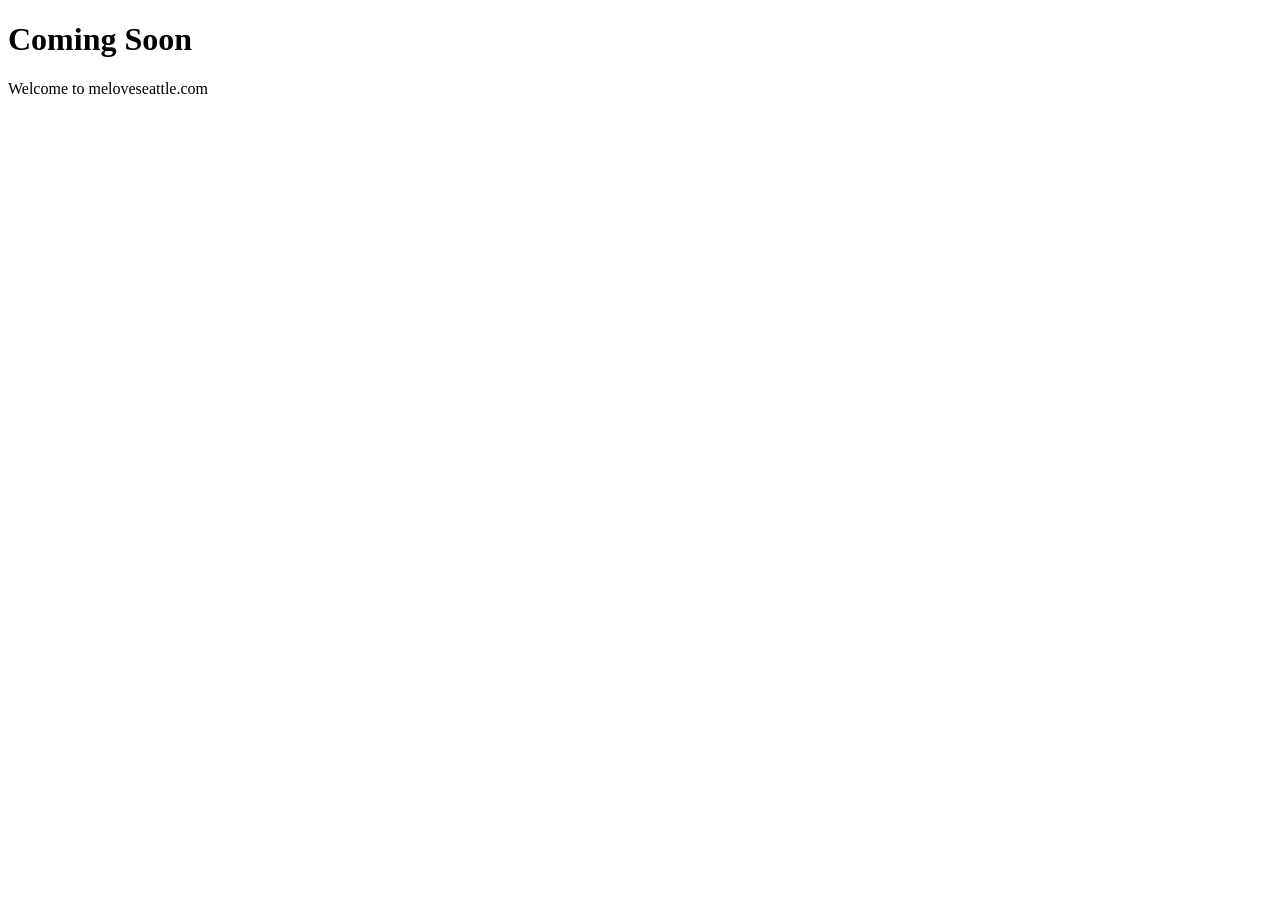
==== index.html @ 122dbea6 "index.html" ====
<!DOCTYPE html>
<html lang="en">
<head>
    <meta charset="UTF-8">
    <meta name="viewport" content="width=device-width, initial-scale=1.0">
    <title>Me Love Seattle</title>
</head>
<body>
    <h1>Coming Soon</h1>
    <p>Welcome to meloveseattle.com</p>
</body>
</html>
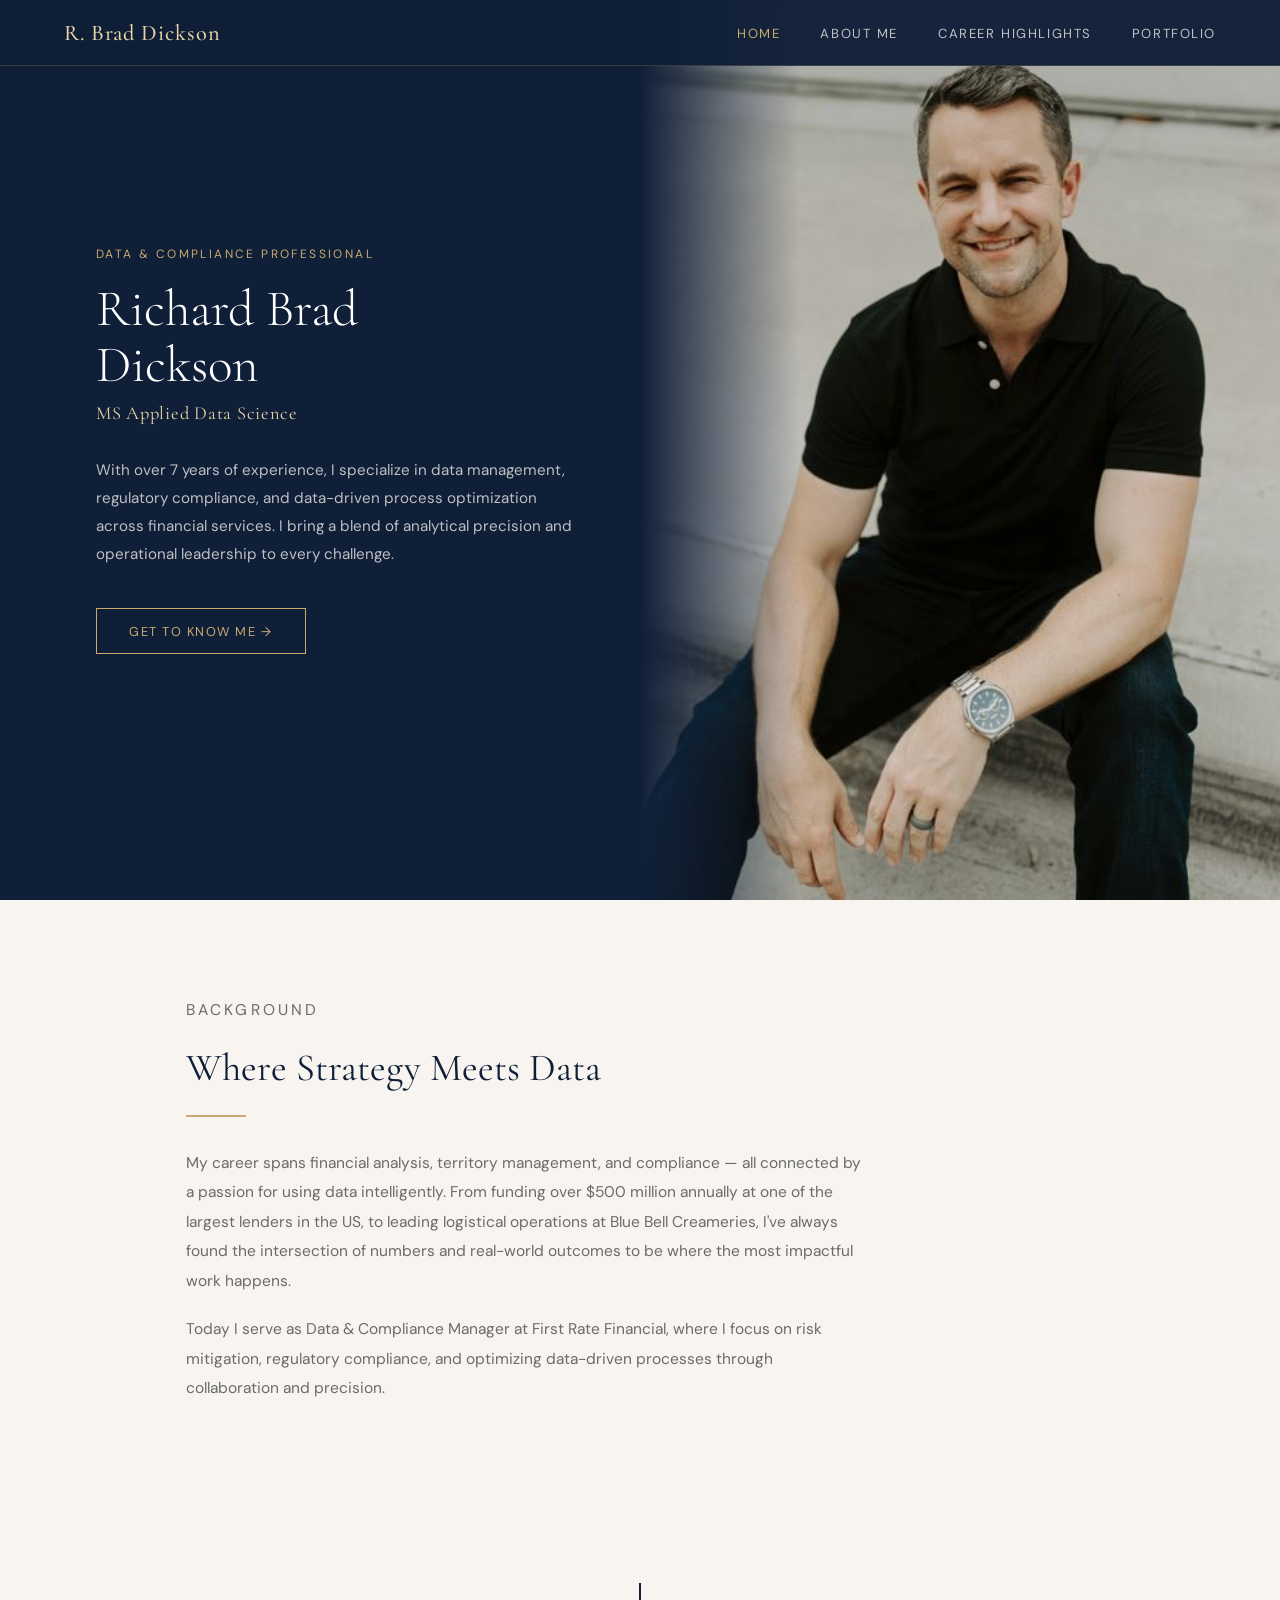
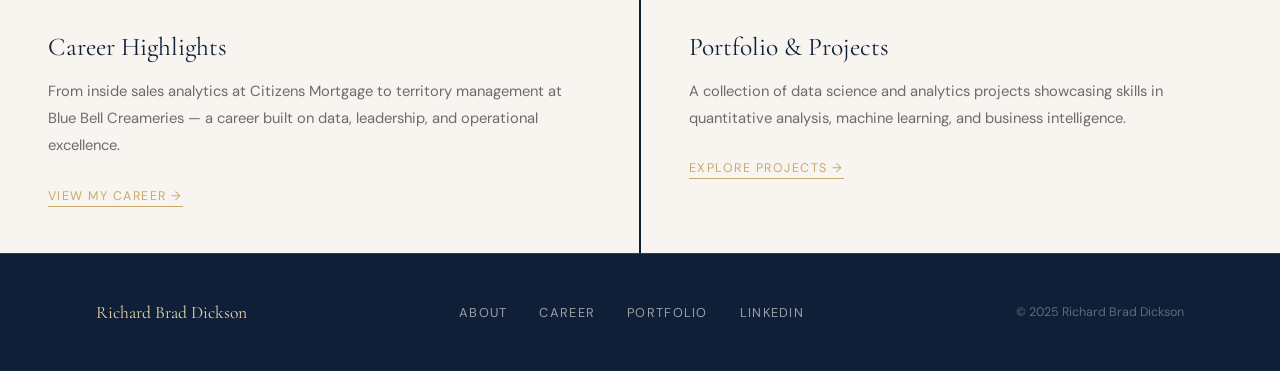
==== commit 03ea5785: "Add files via upload" ====
--- a/index.html
+++ b/index.html
@@ -1,12 +1,80 @@
 <!DOCTYPE html>
 <html lang="en">
 <head>
-    <meta charset="UTF-8">
-    <meta name="viewport" content="width=device-width, initial-scale=1.0">
-    <title>Me Love Seattle</title>
+  <meta charset="UTF-8">
+  <meta name="viewport" content="width=device-width, initial-scale=1.0">
+  <title>Richard Brad Dickson</title>
+  <meta name="description" content="Data & Compliance Manager with 7+ years of experience in financial data management, risk mitigation, and regulatory compliance.">
+  <link rel="stylesheet" href="style.css">
 </head>
 <body>
-    <h1>Coming Soon</h1>
-    <p>Welcome to meloveseattle.com</p>
+
+  <nav>
+    <a href="index.html" class="nav-logo">R. Brad Dickson</a>
+    <ul class="nav-links">
+      <li><a href="index.html" class="active">Home</a></li>
+      <li><a href="about/index.html">About Me</a></li>
+      <li><a href="career-highlights/index.html">Career Highlights</a></li>
+      <li><a href="portfolio/index.html">Portfolio</a></li>
+    </ul>
+  </nav>
+
+  <!-- HERO -->
+  <section class="hero">
+    <div class="hero-text">
+      <p class="hero-eyebrow">Data &amp; Compliance Professional</p>
+      <h1>Richard Brad<br>Dickson</h1>
+      <p class="hero-title">MS Applied Data Science</p>
+      <p class="hero-bio">
+        With over 7 years of experience, I specialize in data management, regulatory compliance, and data-driven process optimization across financial services. I bring a blend of analytical precision and operational leadership to every challenge.
+      </p>
+      <a href="about/index.html" class="hero-cta">Get to Know Me →</a>
+    </div>
+    <div class="hero-image">
+      <img src="headshot.jpg" alt="Richard Brad Dickson">
+    </div>
+  </section>
+
+  <!-- ABOUT PREVIEW -->
+  <div style="background: var(--cream);">
+    <div class="section">
+      <p class="section-label">Background</p>
+      <h2>Where Strategy Meets Data</h2>
+      <div class="divider"></div>
+      <p>
+        My career spans financial analysis, territory management, and compliance — all connected by a passion for using data intelligently. From funding over $500 million annually at one of the largest lenders in the US, to leading logistical operations at Blue Bell Creameries, I've always found the intersection of numbers and real-world outcomes to be where the most impactful work happens.
+      </p>
+      <p>
+        Today I serve as Data &amp; Compliance Manager at First Rate Financial, where I focus on risk mitigation, regulatory compliance, and optimizing data-driven processes through collaboration and precision.
+      </p>
+    </div>
+  </div>
+
+  <!-- CARDS -->
+  <div class="home-cards">
+    <div class="home-card">
+      <h3>Career Highlights</h3>
+      <p>From inside sales analytics at Citizens Mortgage to territory management at Blue Bell Creameries — a career built on data, leadership, and operational excellence.</p>
+      <a href="career-highlights/index.html" class="card-link">View My Career →</a>
+    </div>
+    <div class="home-card">
+      <h3>Portfolio &amp; Projects</h3>
+      <p>A collection of data science and analytics projects showcasing skills in quantitative analysis, machine learning, and business intelligence.</p>
+      <a href="portfolio/index.html" class="card-link">Explore Projects →</a>
+    </div>
+  </div>
+
+  <!-- FOOTER -->
+  <footer>
+    <span class="footer-name">Richard Brad Dickson</span>
+    <div class="footer-links">
+      <a href="about/index.html">About</a>
+      <a href="career-highlights/index.html">Career</a>
+      <a href="portfolio/index.html">Portfolio</a>
+      <a href="https://www.linkedin.com/in/richardbdickson" target="_blank">LinkedIn</a>
+    </div>
+    <span class="footer-copy">© 2025 Richard Brad Dickson</span>
+  </footer>
+
 </body>
 </html>
--- a/style.css
+++ b/style.css
@@ -0,0 +1,527 @@
+@import url('https://fonts.googleapis.com/css2?family=Cormorant+Garamond:wght@300;400;500;600&family=DM+Sans:wght@300;400;500&display=swap');
+
+:root {
+  --navy: #0f1f38;
+  --navy-mid: #1a2f4e;
+  --gold: #c8a96e;
+  --gold-light: #e8d5a8;
+  --cream: #f8f5f0;
+  --text: #2c2c2c;
+  --text-light: #6b6b6b;
+  --white: #ffffff;
+}
+
+* { margin: 0; padding: 0; box-sizing: border-box; }
+
+html { scroll-behavior: smooth; }
+
+body {
+  font-family: 'DM Sans', sans-serif;
+  background: var(--cream);
+  color: var(--text);
+  overflow-x: hidden;
+}
+
+/* ── NAV ── */
+nav {
+  position: fixed;
+  top: 0; left: 0; right: 0;
+  z-index: 100;
+  display: flex;
+  align-items: center;
+  justify-content: space-between;
+  padding: 1.2rem 4rem;
+  background: rgba(15, 31, 56, 0.96);
+  backdrop-filter: blur(8px);
+  border-bottom: 1px solid rgba(200, 169, 110, 0.2);
+}
+
+.nav-logo {
+  font-family: 'Cormorant Garamond', serif;
+  font-size: 1.4rem;
+  font-weight: 500;
+  color: var(--gold-light);
+  text-decoration: none;
+  letter-spacing: 0.04em;
+}
+
+.nav-links {
+  display: flex;
+  gap: 2.5rem;
+  list-style: none;
+}
+
+.nav-links a {
+  font-family: 'DM Sans', sans-serif;
+  font-size: 0.82rem;
+  font-weight: 400;
+  letter-spacing: 0.12em;
+  text-transform: uppercase;
+  color: rgba(248, 245, 240, 0.75);
+  text-decoration: none;
+  transition: color 0.25s;
+}
+
+.nav-links a:hover,
+.nav-links a.active {
+  color: var(--gold);
+}
+
+/* ── HERO ── */
+.hero {
+  min-height: 100vh;
+  display: grid;
+  grid-template-columns: 1fr 1fr;
+  align-items: center;
+  background: var(--navy);
+  position: relative;
+  overflow: hidden;
+}
+
+.hero::before {
+  content: '';
+  position: absolute;
+  top: -20%; right: -10%;
+  width: 600px; height: 600px;
+  background: radial-gradient(circle, rgba(200,169,110,0.08) 0%, transparent 70%);
+  pointer-events: none;
+}
+
+.hero-text {
+  padding: 8rem 4rem 8rem 6rem;
+  animation: fadeUp 0.9s ease both;
+}
+
+.hero-eyebrow {
+  font-family: 'DM Sans', sans-serif;
+  font-size: 0.75rem;
+  letter-spacing: 0.2em;
+  text-transform: uppercase;
+  color: var(--gold);
+  margin-bottom: 1.2rem;
+}
+
+.hero h1 {
+  font-family: 'Cormorant Garamond', serif;
+  font-size: clamp(2.8rem, 4vw, 4.2rem);
+  font-weight: 300;
+  color: var(--white);
+  line-height: 1.1;
+  margin-bottom: 0.5rem;
+}
+
+.hero-title {
+  font-family: 'Cormorant Garamond', serif;
+  font-size: 1.15rem;
+  font-weight: 400;
+  color: var(--gold-light);
+  margin-bottom: 2rem;
+  letter-spacing: 0.04em;
+}
+
+.hero-bio {
+  font-size: 0.95rem;
+  line-height: 1.85;
+  color: rgba(248,245,240,0.75);
+  max-width: 480px;
+  margin-bottom: 2.5rem;
+}
+
+.hero-cta {
+  display: inline-flex;
+  align-items: center;
+  gap: 0.6rem;
+  padding: 0.85rem 2rem;
+  background: transparent;
+  border: 1px solid var(--gold);
+  color: var(--gold);
+  font-family: 'DM Sans', sans-serif;
+  font-size: 0.8rem;
+  letter-spacing: 0.12em;
+  text-transform: uppercase;
+  text-decoration: none;
+  transition: all 0.3s;
+}
+
+.hero-cta:hover {
+  background: var(--gold);
+  color: var(--navy);
+}
+
+.hero-image {
+  height: 100vh;
+  position: relative;
+  overflow: hidden;
+  animation: fadeIn 1.2s ease both 0.3s;
+}
+
+.hero-image img {
+  width: 100%;
+  height: 100%;
+  object-fit: cover;
+  object-position: center top;
+  filter: grayscale(15%);
+}
+
+.hero-image::after {
+  content: '';
+  position: absolute;
+  inset: 0;
+  background: linear-gradient(to right, var(--navy) 0%, transparent 25%);
+}
+
+/* ── SECTIONS ── */
+.section {
+  padding: 6rem 6rem;
+  max-width: 1100px;
+  margin: 0 auto;
+}
+
+.section-label {
+  font-size: 0.72rem;
+  letter-spacing: 0.2em;
+  text-transform: uppercase;
+  color: var(--gold);
+  margin-bottom: 1rem;
+}
+
+.section h2 {
+  font-family: 'Cormorant Garamond', serif;
+  font-size: clamp(2rem, 3vw, 2.8rem);
+  font-weight: 400;
+  color: var(--navy);
+  margin-bottom: 1.5rem;
+  line-height: 1.2;
+}
+
+.section p {
+  font-size: 0.97rem;
+  line-height: 1.9;
+  color: var(--text-light);
+  max-width: 680px;
+  margin-bottom: 1.2rem;
+}
+
+.divider {
+  width: 60px;
+  height: 2px;
+  background: var(--gold);
+  margin: 1.5rem 0 2rem;
+}
+
+/* ── HOME CARDS ── */
+.home-cards {
+  display: grid;
+  grid-template-columns: 1fr 1fr;
+  gap: 2px;
+  background: var(--navy);
+  margin-top: 4rem;
+}
+
+.home-card {
+  background: var(--cream);
+  padding: 3rem;
+  transition: background 0.3s;
+}
+
+.home-card:hover { background: var(--white); }
+
+.home-card h3 {
+  font-family: 'Cormorant Garamond', serif;
+  font-size: 1.6rem;
+  font-weight: 400;
+  color: var(--navy);
+  margin-bottom: 1rem;
+}
+
+.home-card p {
+  font-size: 0.92rem;
+  line-height: 1.85;
+  color: var(--text-light);
+  margin-bottom: 1.5rem;
+}
+
+.card-link {
+  font-size: 0.78rem;
+  letter-spacing: 0.12em;
+  text-transform: uppercase;
+  color: var(--gold);
+  text-decoration: none;
+  border-bottom: 1px solid var(--gold);
+  padding-bottom: 2px;
+  transition: opacity 0.2s;
+}
+
+.card-link:hover { opacity: 0.7; }
+
+/* ── FOOTER ── */
+footer {
+  background: var(--navy);
+  padding: 3rem 6rem;
+  display: flex;
+  align-items: center;
+  justify-content: space-between;
+  border-top: 1px solid rgba(200,169,110,0.2);
+}
+
+.footer-name {
+  font-family: 'Cormorant Garamond', serif;
+  font-size: 1.1rem;
+  color: var(--gold-light);
+}
+
+.footer-links {
+  display: flex;
+  gap: 2rem;
+}
+
+.footer-links a {
+  font-size: 0.8rem;
+  letter-spacing: 0.1em;
+  text-transform: uppercase;
+  color: rgba(248,245,240,0.6);
+  text-decoration: none;
+  transition: color 0.2s;
+}
+
+.footer-links a:hover { color: var(--gold); }
+
+.footer-copy {
+  font-size: 0.78rem;
+  color: rgba(248,245,240,0.35);
+}
+
+/* ── PAGE HERO (inner pages) ── */
+.page-hero {
+  padding: 10rem 6rem 5rem;
+  background: var(--navy);
+  position: relative;
+  overflow: hidden;
+}
+
+.page-hero::before {
+  content: '';
+  position: absolute;
+  bottom: -50%; right: -5%;
+  width: 500px; height: 500px;
+  background: radial-gradient(circle, rgba(200,169,110,0.07) 0%, transparent 70%);
+}
+
+.page-hero-label {
+  font-size: 0.72rem;
+  letter-spacing: 0.2em;
+  text-transform: uppercase;
+  color: var(--gold);
+  margin-bottom: 1rem;
+}
+
+.page-hero h1 {
+  font-family: 'Cormorant Garamond', serif;
+  font-size: clamp(2.4rem, 4vw, 3.5rem);
+  font-weight: 300;
+  color: var(--white);
+  line-height: 1.1;
+}
+
+/* ── ABOUT PAGE ── */
+.about-grid {
+  display: grid;
+  grid-template-columns: 1fr 1.6fr;
+  gap: 5rem;
+  align-items: start;
+  padding: 6rem;
+  max-width: 1100px;
+  margin: 0 auto;
+}
+
+.about-photo {
+  position: sticky;
+  top: 6rem;
+}
+
+.about-photo img {
+  width: 100%;
+  aspect-ratio: 3/4;
+  object-fit: cover;
+  object-position: center top;
+  filter: grayscale(10%);
+}
+
+.about-photo-caption {
+  margin-top: 1rem;
+  font-size: 0.8rem;
+  letter-spacing: 0.08em;
+  color: var(--text-light);
+}
+
+.about-content h2 {
+  font-family: 'Cormorant Garamond', serif;
+  font-size: 2rem;
+  font-weight: 400;
+  color: var(--navy);
+  margin: 2rem 0 1rem;
+  line-height: 1.2;
+}
+
+.about-content h2:first-child { margin-top: 0; }
+
+.about-content p {
+  font-size: 0.97rem;
+  line-height: 1.9;
+  color: var(--text-light);
+  margin-bottom: 1.2rem;
+}
+
+.connect-btn {
+  display: inline-flex;
+  align-items: center;
+  gap: 0.6rem;
+  padding: 0.85rem 2rem;
+  background: var(--navy);
+  color: var(--gold-light);
+  font-family: 'DM Sans', sans-serif;
+  font-size: 0.8rem;
+  letter-spacing: 0.12em;
+  text-transform: uppercase;
+  text-decoration: none;
+  margin-top: 1.5rem;
+  transition: background 0.3s;
+}
+
+.connect-btn:hover { background: var(--navy-mid); }
+
+/* ── CAREER PAGE ── */
+.career-section {
+  padding: 6rem;
+  max-width: 1100px;
+  margin: 0 auto;
+}
+
+.career-entry {
+  display: grid;
+  grid-template-columns: 220px 1fr;
+  gap: 3rem;
+  padding: 3rem 0;
+  border-bottom: 1px solid rgba(15,31,56,0.1);
+  animation: fadeUp 0.6s ease both;
+}
+
+.career-entry:last-child { border-bottom: none; }
+
+.career-meta {
+  padding-top: 0.25rem;
+}
+
+.career-company {
+  font-family: 'Cormorant Garamond', serif;
+  font-size: 1.05rem;
+  font-weight: 600;
+  color: var(--navy);
+  margin-bottom: 0.3rem;
+}
+
+.career-period {
+  font-size: 0.78rem;
+  letter-spacing: 0.08em;
+  color: var(--gold);
+  text-transform: uppercase;
+}
+
+.career-role {
+  font-family: 'Cormorant Garamond', serif;
+  font-size: 1.5rem;
+  font-weight: 400;
+  color: var(--navy);
+  margin-bottom: 1rem;
+  line-height: 1.2;
+}
+
+.career-desc {
+  font-size: 0.95rem;
+  line-height: 1.9;
+  color: var(--text-light);
+}
+
+.career-tags {
+  display: flex;
+  flex-wrap: wrap;
+  gap: 0.5rem;
+  margin-top: 1.2rem;
+}
+
+.tag {
+  font-size: 0.72rem;
+  letter-spacing: 0.1em;
+  text-transform: uppercase;
+  padding: 0.3rem 0.8rem;
+  border: 1px solid rgba(15,31,56,0.2);
+  color: var(--navy);
+}
+
+/* ── PORTFOLIO PAGE ── */
+.portfolio-grid {
+  display: grid;
+  grid-template-columns: repeat(2, 1fr);
+  gap: 2px;
+  background: var(--navy);
+  margin: 3rem 0;
+}
+
+.portfolio-card {
+  background: var(--cream);
+  padding: 3rem;
+  transition: background 0.3s;
+}
+
+.portfolio-card:hover { background: var(--white); }
+
+.portfolio-number {
+  font-family: 'Cormorant Garamond', serif;
+  font-size: 3rem;
+  font-weight: 300;
+  color: rgba(15,31,56,0.08);
+  line-height: 1;
+  margin-bottom: 1rem;
+}
+
+.portfolio-card h3 {
+  font-family: 'Cormorant Garamond', serif;
+  font-size: 1.5rem;
+  font-weight: 400;
+  color: var(--navy);
+  margin-bottom: 0.8rem;
+}
+
+.portfolio-card p {
+  font-size: 0.92rem;
+  line-height: 1.85;
+  color: var(--text-light);
+}
+
+/* ── ANIMATIONS ── */
+@keyframes fadeUp {
+  from { opacity: 0; transform: translateY(24px); }
+  to   { opacity: 1; transform: translateY(0); }
+}
+
+@keyframes fadeIn {
+  from { opacity: 0; }
+  to   { opacity: 1; }
+}
+
+/* ── RESPONSIVE ── */
+@media (max-width: 900px) {
+  nav { padding: 1rem 1.5rem; }
+  .nav-links { gap: 1.2rem; }
+  .hero { grid-template-columns: 1fr; }
+  .hero-image { display: none; }
+  .hero-text { padding: 8rem 2rem 4rem; }
+  .section { padding: 4rem 2rem; }
+  .about-grid { grid-template-columns: 1fr; padding: 3rem 2rem; }
+  .about-photo { position: static; }
+  .career-section { padding: 3rem 2rem; }
+  .career-entry { grid-template-columns: 1fr; gap: 0.5rem; }
+  .home-cards, .portfolio-grid { grid-template-columns: 1fr; }
+  footer { flex-direction: column; gap: 1.5rem; text-align: center; padding: 2rem; }
+  .page-hero { padding: 8rem 2rem 3rem; }
+}
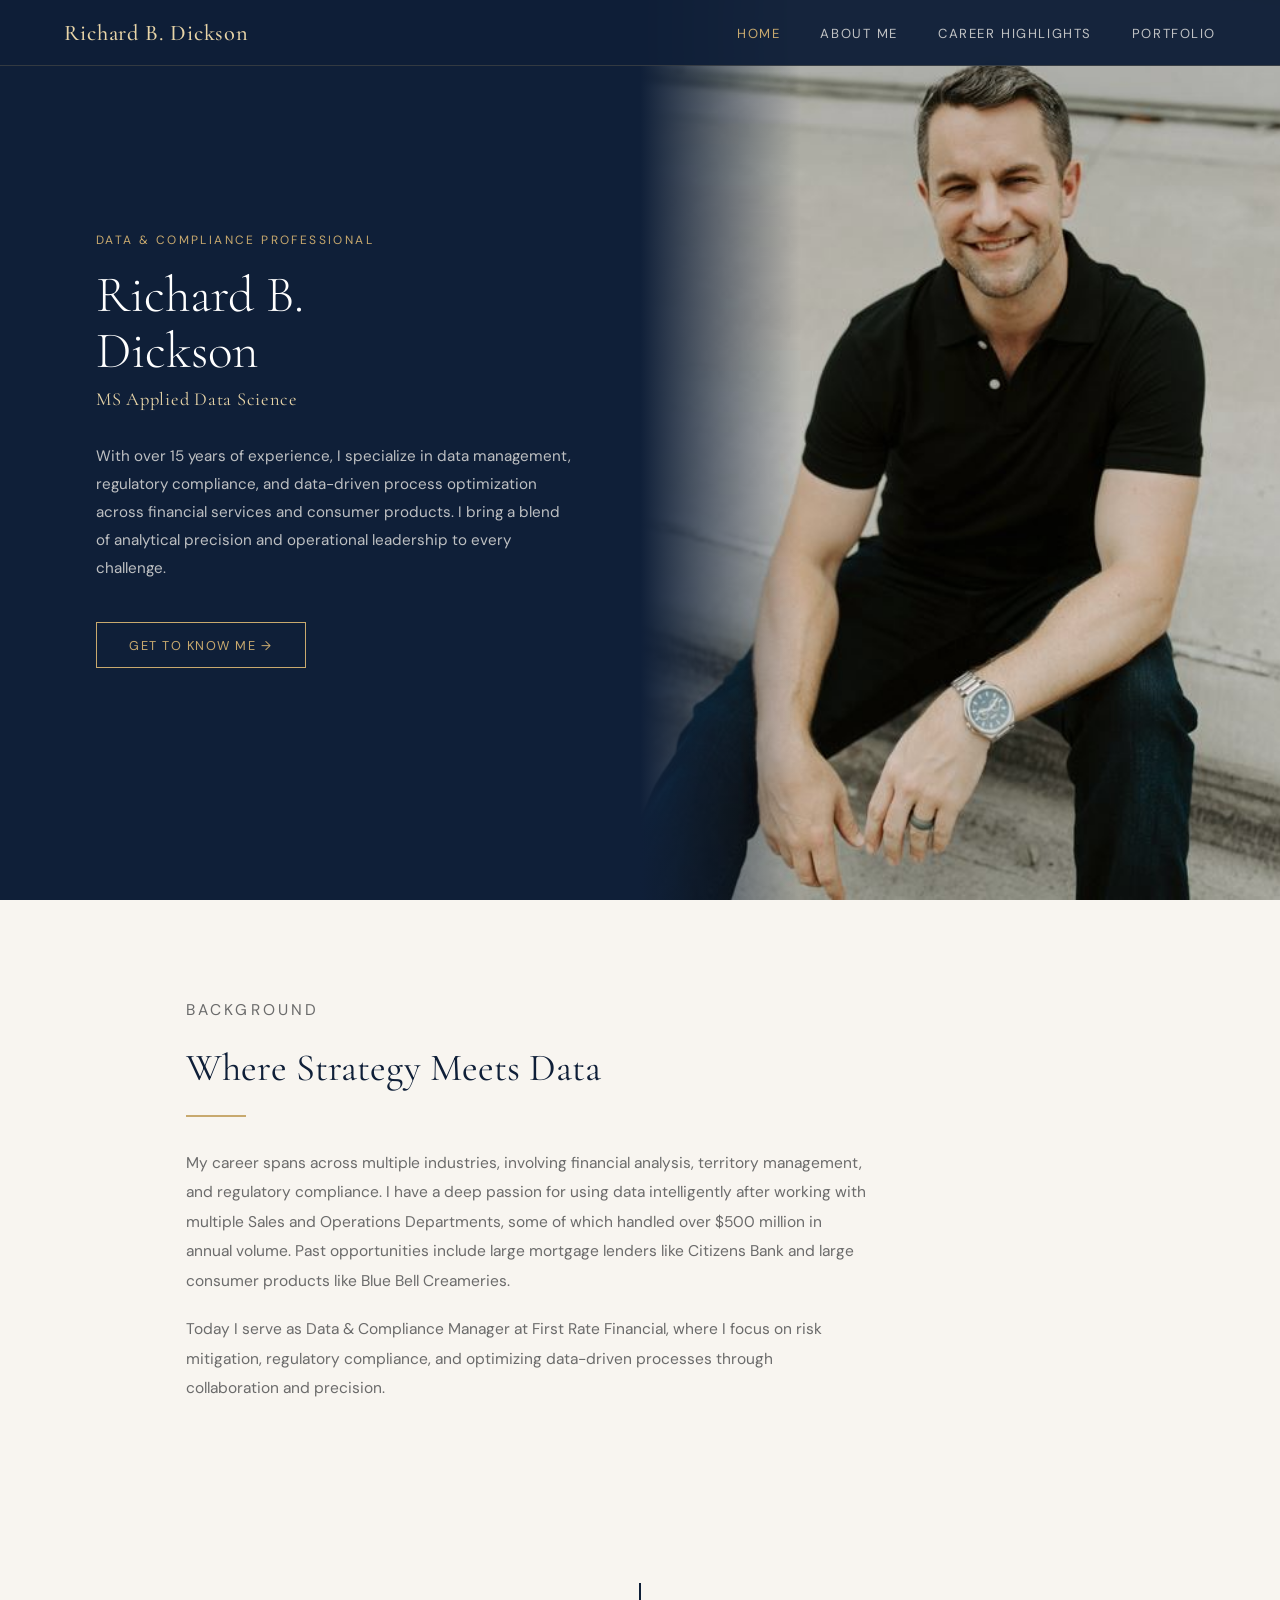
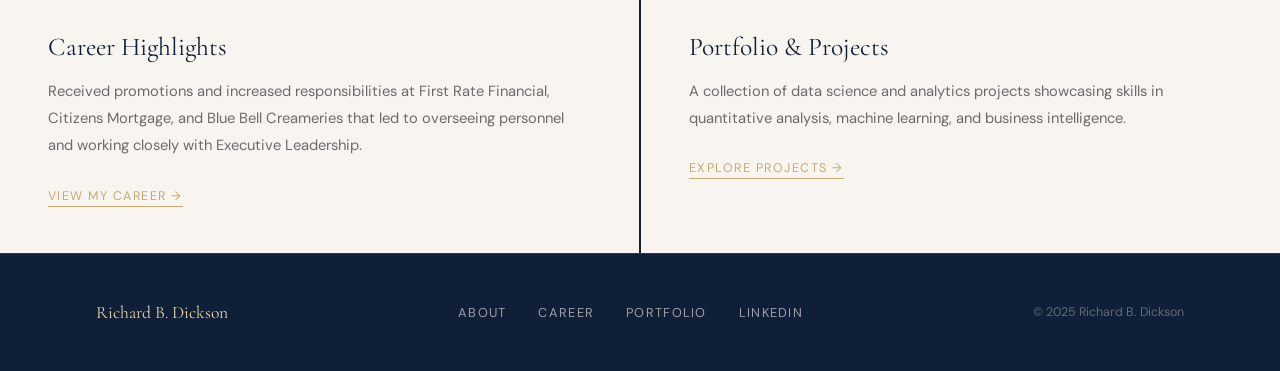
==== commit b4c8ff7a: "Update index.html" ====
--- a/index.html
+++ b/index.html
@@ -3,14 +3,14 @@
 <head>
   <meta charset="UTF-8">
   <meta name="viewport" content="width=device-width, initial-scale=1.0">
-  <title>Richard Brad Dickson</title>
-  <meta name="description" content="Data & Compliance Manager with 7+ years of experience in financial data management, risk mitigation, and regulatory compliance.">
+  <title>Richard B. Dickson</title>
+  <meta name="description" content="Data & Compliance Manager with 15+ years of experience in financial data management, risk mitigation, and regulatory compliance.">
   <link rel="stylesheet" href="style.css">
 </head>
 <body>
 
   <nav>
-    <a href="index.html" class="nav-logo">R. Brad Dickson</a>
+    <a href="index.html" class="nav-logo">Richard B. Dickson</a>
     <ul class="nav-links">
       <li><a href="index.html" class="active">Home</a></li>
       <li><a href="about/index.html">About Me</a></li>
@@ -23,15 +23,15 @@
   <section class="hero">
     <div class="hero-text">
       <p class="hero-eyebrow">Data &amp; Compliance Professional</p>
-      <h1>Richard Brad<br>Dickson</h1>
+      <h1>Richard B.<br>Dickson</h1>
       <p class="hero-title">MS Applied Data Science</p>
       <p class="hero-bio">
-        With over 7 years of experience, I specialize in data management, regulatory compliance, and data-driven process optimization across financial services. I bring a blend of analytical precision and operational leadership to every challenge.
+        With over 15 years of experience, I specialize in data management, regulatory compliance, and data-driven process optimization across financial services and consumer products. I bring a blend of analytical precision and operational leadership to every challenge.
       </p>
       <a href="about/index.html" class="hero-cta">Get to Know Me →</a>
     </div>
     <div class="hero-image">
-      <img src="headshot.jpg" alt="Richard Brad Dickson">
+      <img src="headshot.jpg" alt="Richard B. Dickson">
     </div>
   </section>
 
@@ -42,7 +42,7 @@
       <h2>Where Strategy Meets Data</h2>
       <div class="divider"></div>
       <p>
-        My career spans financial analysis, territory management, and compliance — all connected by a passion for using data intelligently. From funding over $500 million annually at one of the largest lenders in the US, to leading logistical operations at Blue Bell Creameries, I've always found the intersection of numbers and real-world outcomes to be where the most impactful work happens.
+        My career spans across multiple industries, involving financial analysis, territory management, and regulatory compliance. I have a deep passion for using data intelligently after working with multiple Sales and Operations Departments, some of which handled over $500 million in annual volume. Past opportunities include large mortgage lenders like Citizens Bank and large consumer products like Blue Bell Creameries.
       </p>
       <p>
         Today I serve as Data &amp; Compliance Manager at First Rate Financial, where I focus on risk mitigation, regulatory compliance, and optimizing data-driven processes through collaboration and precision.
@@ -54,7 +54,7 @@
   <div class="home-cards">
     <div class="home-card">
       <h3>Career Highlights</h3>
-      <p>From inside sales analytics at Citizens Mortgage to territory management at Blue Bell Creameries — a career built on data, leadership, and operational excellence.</p>
+      <p>Received promotions and increased responsibilities at First Rate Financial, Citizens Mortgage, and Blue Bell Creameries that led to overseeing personnel and working closely with Executive Leadership.</p>
       <a href="career-highlights/index.html" class="card-link">View My Career →</a>
     </div>
     <div class="home-card">
@@ -66,14 +66,14 @@
 
   <!-- FOOTER -->
   <footer>
-    <span class="footer-name">Richard Brad Dickson</span>
+    <span class="footer-name">Richard B. Dickson</span>
     <div class="footer-links">
       <a href="about/index.html">About</a>
       <a href="career-highlights/index.html">Career</a>
       <a href="portfolio/index.html">Portfolio</a>
       <a href="https://www.linkedin.com/in/richardbdickson" target="_blank">LinkedIn</a>
     </div>
-    <span class="footer-copy">© 2025 Richard Brad Dickson</span>
+    <span class="footer-copy">© 2025 Richard B. Dickson</span>
   </footer>
 
 </body>
--- a/style.css
+++ b/style.css
@@ -22,7 +22,6 @@
   overflow-x: hidden;
 }
 
-/* ── NAV ── */
 nav {
   position: fixed;
   top: 0; left: 0; right: 0;
@@ -67,7 +66,6 @@
   color: var(--gold);
 }
 
-/* ── HERO ── */
 .hero {
   min-height: 100vh;
   display: grid;
@@ -170,7 +168,6 @@
   background: linear-gradient(to right, var(--navy) 0%, transparent 25%);
 }
 
-/* ── SECTIONS ── */
 .section {
   padding: 6rem 6rem;
   max-width: 1100px;
@@ -209,7 +206,6 @@
   margin: 1.5rem 0 2rem;
 }
 
-/* ── HOME CARDS ── */
 .home-cards {
   display: grid;
   grid-template-columns: 1fr 1fr;
@@ -254,7 +250,6 @@
 
 .card-link:hover { opacity: 0.7; }
 
-/* ── FOOTER ── */
 footer {
   background: var(--navy);
   padding: 3rem 6rem;
@@ -291,7 +286,6 @@
   color: rgba(248,245,240,0.35);
 }
 
-/* ── PAGE HERO (inner pages) ── */
 .page-hero {
   padding: 10rem 6rem 5rem;
   background: var(--navy);
@@ -323,7 +317,6 @@
   line-height: 1.1;
 }
 
-/* ── ABOUT PAGE ── */
 .about-grid {
   display: grid;
   grid-template-columns: 1fr 1.6fr;
@@ -390,7 +383,6 @@
 
 .connect-btn:hover { background: var(--navy-mid); }
 
-/* ── CAREER PAGE ── */
 .career-section {
   padding: 6rem;
   max-width: 1100px;
@@ -408,9 +400,7 @@
 
 .career-entry:last-child { border-bottom: none; }
 
-.career-meta {
-  padding-top: 0.25rem;
-}
+.career-meta { padding-top: 0.25rem; }
 
 .career-company {
   font-family: 'Cormorant Garamond', serif;
@@ -458,7 +448,6 @@
   color: var(--navy);
 }
 
-/* ── PORTFOLIO PAGE ── */
 .portfolio-grid {
   display: grid;
   grid-template-columns: repeat(2, 1fr);
@@ -498,7 +487,6 @@
   color: var(--text-light);
 }
 
-/* ── ANIMATIONS ── */
 @keyframes fadeUp {
   from { opacity: 0; transform: translateY(24px); }
   to   { opacity: 1; transform: translateY(0); }
@@ -509,7 +497,6 @@
   to   { opacity: 1; }
 }
 
-/* ── RESPONSIVE ── */
 @media (max-width: 900px) {
   nav { padding: 1rem 1.5rem; }
   .nav-links { gap: 1.2rem; }
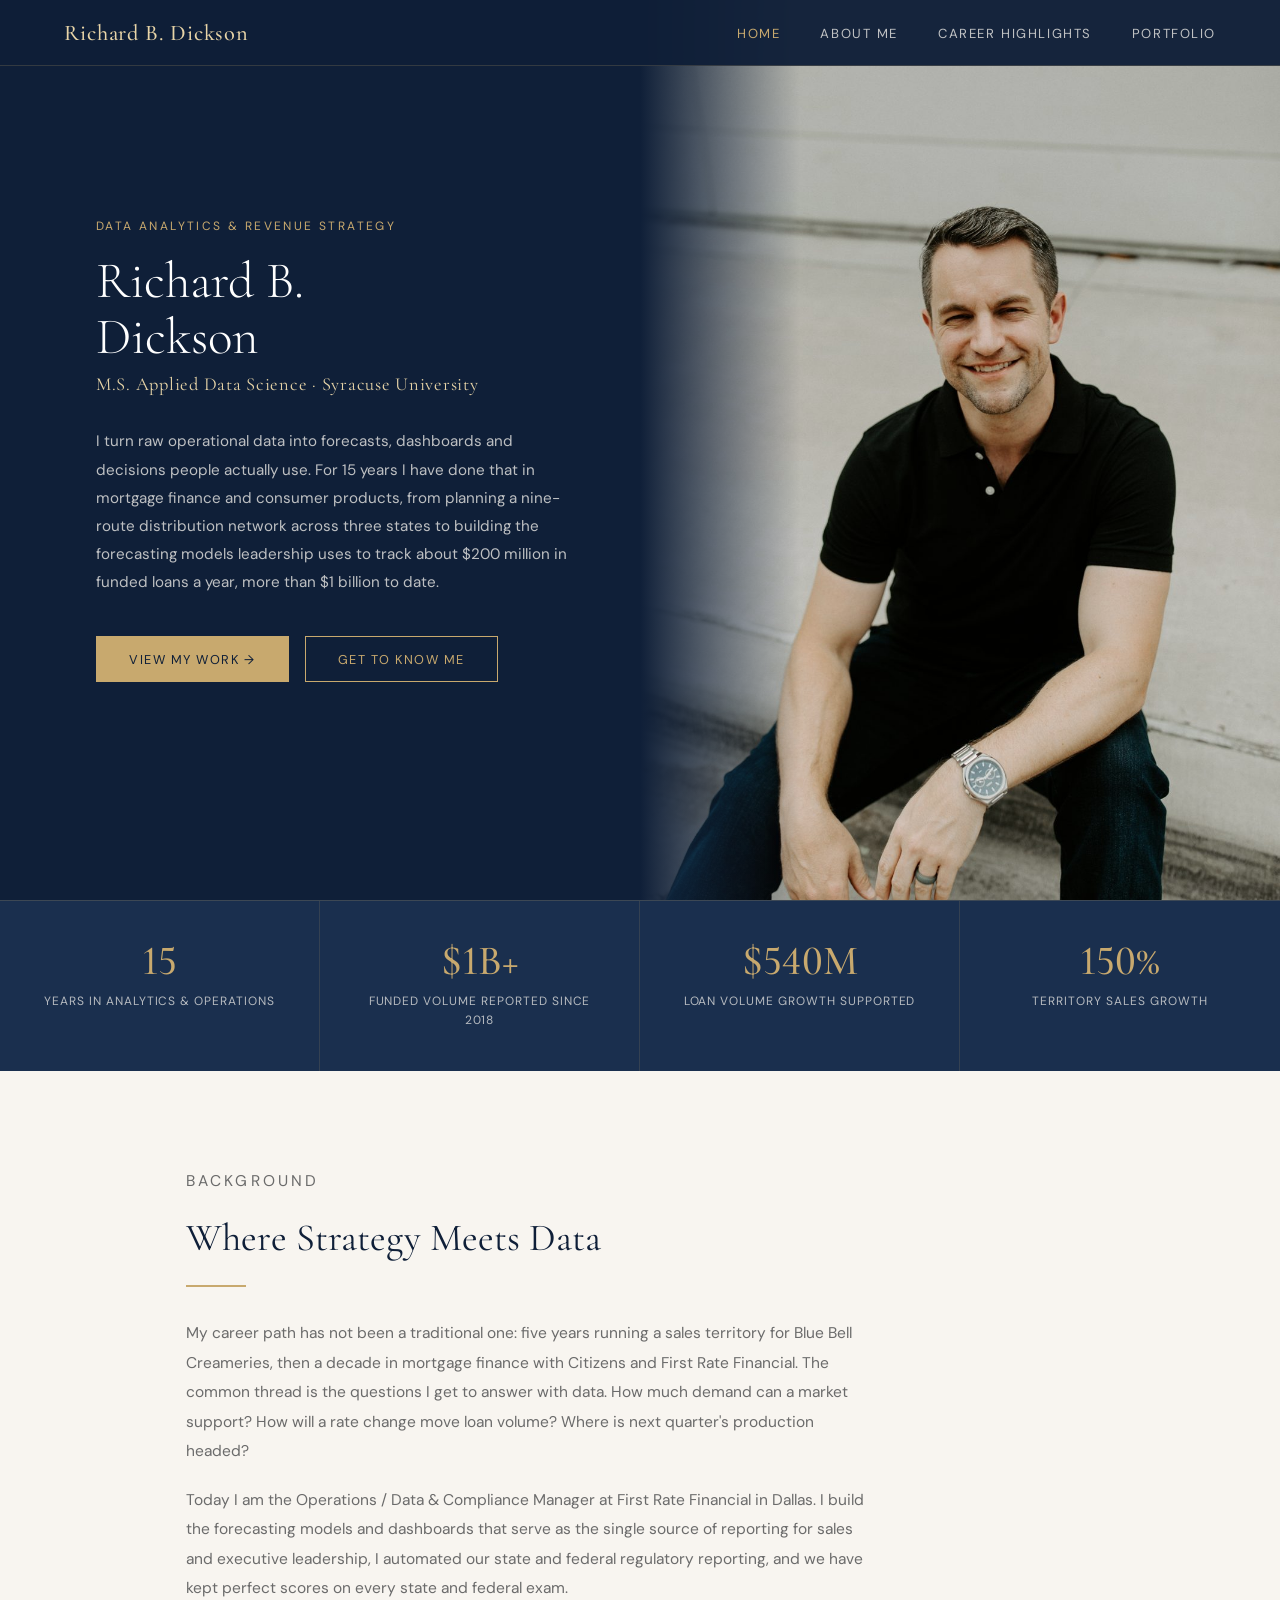
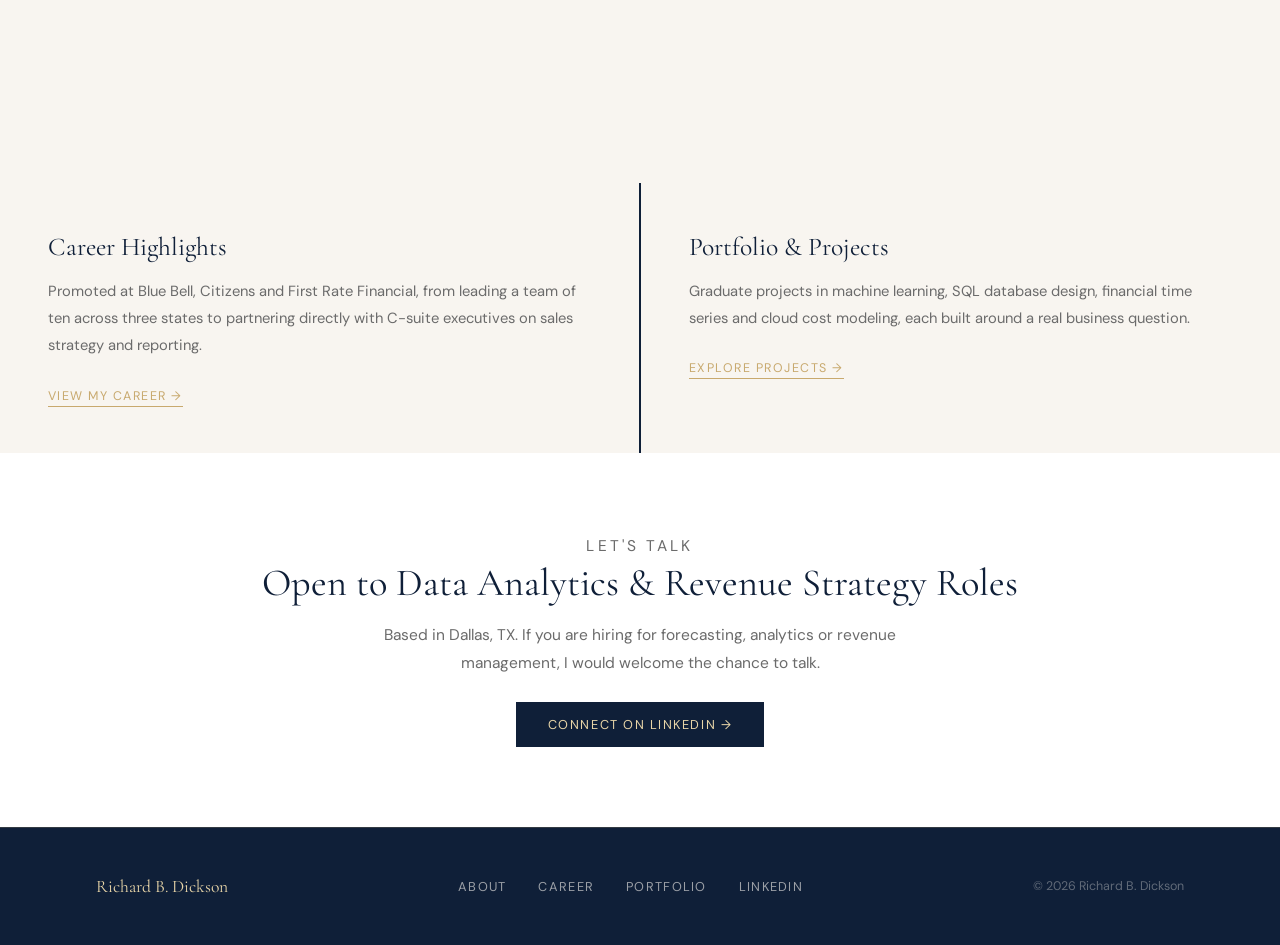
==== commit 99a54420: "Mobile menu, smaller headshot, recruiter-focused wording - Phone layout: menu button, name on one li" ====
--- a/index.html
+++ b/index.html
@@ -3,14 +3,25 @@
 <head>
   <meta charset="UTF-8">
   <meta name="viewport" content="width=device-width, initial-scale=1.0">
-  <title>Richard B. Dickson</title>
-  <meta name="description" content="Data & Compliance Manager with 15+ years of experience in financial data management, risk mitigation, and regulatory compliance.">
+  <title>Richard B. Dickson | Data Analytics &amp; Revenue Strategy</title>
+  <meta name="description" content="Dallas-based data analyst with 15 years in mortgage finance and consumer products: forecasting models, executive dashboards and revenue strategy. M.S. Applied Data Science, Syracuse University.">
+  <link rel="canonical" href="https://www.meloveseattle.com/">
+  <meta property="og:type" content="website">
+  <meta property="og:url" content="https://www.meloveseattle.com/">
+  <meta property="og:title" content="Richard B. Dickson | Data Analytics &amp; Revenue Strategy">
+  <meta property="og:description" content="15 years turning operational data into forecasts, dashboards and growth, in mortgage finance and consumer products. M.S. Applied Data Science, Syracuse University.">
+  <meta property="og:image" content="https://www.meloveseattle.com/headshot-square.jpg">
+  <meta name="twitter:card" content="summary">
   <link rel="stylesheet" href="style.css">
+  <link rel="icon" href="favicon.svg" type="image/svg+xml">
+  <meta name="theme-color" content="#0f1f38">
+  <script src="site.js" defer></script>
 </head>
 <body>
 
   <nav>
     <a href="index.html" class="nav-logo">Richard B. Dickson</a>
+    <button class="nav-toggle" type="button" aria-label="Open menu" aria-expanded="false"><span></span></button>
     <ul class="nav-links">
       <li><a href="index.html" class="active">Home</a></li>
       <li><a href="about/index.html">About Me</a></li>
@@ -22,18 +33,30 @@
   <!-- HERO -->
   <section class="hero">
     <div class="hero-text">
-      <p class="hero-eyebrow">Data &amp; Compliance Professional</p>
+      <img class="hero-avatar" src="headshot-square.jpg" alt="Richard B. Dickson" width="112" height="112">
+      <p class="hero-eyebrow">Data Analytics &amp; Revenue Strategy</p>
       <h1>Richard B.<br>Dickson</h1>
-      <p class="hero-title">MS Applied Data Science</p>
+      <p class="hero-title">M.S. Applied Data Science · Syracuse University</p>
       <p class="hero-bio">
-        With over 15 years of experience, I specialize in data management, regulatory compliance, and data-driven process optimization across financial services and consumer products. I bring a blend of analytical precision and operational leadership to every challenge.
+        I turn raw operational data into forecasts, dashboards and decisions people actually use. For 15 years I have done that in mortgage finance and consumer products, from planning a nine-route distribution network across three states to building the forecasting models leadership uses to track about $200 million in funded loans a year, more than $1 billion to date.
       </p>
-      <a href="about/index.html" class="hero-cta">Get to Know Me →</a>
+      <div class="hero-actions">
+        <a href="portfolio/index.html" class="hero-cta solid">View My Work →</a>
+        <a href="about/index.html" class="hero-cta">Get to Know Me</a>
+      </div>
     </div>
     <div class="hero-image">
-      <img src="headshot.jpg" alt="Richard B. Dickson">
+      <img src="headshot.jpg" alt="Richard B. Dickson" width="1067" height="1600">
     </div>
   </section>
+
+  <!-- BY THE NUMBERS -->
+  <div class="stats-band">
+    <div class="stat"><span class="stat-num">15</span><span class="stat-cap">Years in analytics &amp; operations</span></div>
+    <div class="stat"><span class="stat-num">$1B+</span><span class="stat-cap">Funded volume reported since 2018</span></div>
+    <div class="stat"><span class="stat-num">$540M</span><span class="stat-cap">Loan volume growth supported</span></div>
+    <div class="stat"><span class="stat-num">150%</span><span class="stat-cap">Territory sales growth</span></div>
+  </div>
 
   <!-- ABOUT PREVIEW -->
   <div style="background: var(--cream);">
@@ -42,10 +65,10 @@
       <h2>Where Strategy Meets Data</h2>
       <div class="divider"></div>
       <p>
-        My career spans across multiple industries, involving financial analysis, territory management, and regulatory compliance. I have a deep passion for using data intelligently after working with multiple Sales and Operations Departments, some of which handled over $500 million in annual volume. Past opportunities include large mortgage lenders like Citizens Bank and large consumer products like Blue Bell Creameries.
+        My career path has not been a traditional one: five years running a sales territory for Blue Bell Creameries, then a decade in mortgage finance with Citizens and First Rate Financial. The common thread is the questions I get to answer with data. How much demand can a market support? How will a rate change move loan volume? Where is next quarter's production headed?
       </p>
       <p>
-        Today I serve as Data &amp; Compliance Manager at First Rate Financial, where I focus on risk mitigation, regulatory compliance, and optimizing data-driven processes through collaboration and precision.
+        Today I am the Operations / Data &amp; Compliance Manager at First Rate Financial in Dallas. I build the forecasting models and dashboards that serve as the single source of reporting for sales and executive leadership, I automated our state and federal regulatory reporting, and we have kept perfect scores on every state and federal exam.
       </p>
     </div>
   </div>
@@ -54,14 +77,22 @@
   <div class="home-cards">
     <div class="home-card">
       <h3>Career Highlights</h3>
-      <p>Received promotions and increased responsibilities at First Rate Financial, Citizens Mortgage, and Blue Bell Creameries that led to overseeing personnel and working closely with Executive Leadership.</p>
+      <p>Promoted at Blue Bell, Citizens and First Rate Financial, from leading a team of ten across three states to partnering directly with C-suite executives on sales strategy and reporting.</p>
       <a href="career-highlights/index.html" class="card-link">View My Career →</a>
     </div>
     <div class="home-card">
       <h3>Portfolio &amp; Projects</h3>
-      <p>A collection of data science and analytics projects showcasing skills in quantitative analysis, machine learning, and business intelligence.</p>
+      <p>Graduate projects in machine learning, SQL database design, financial time series and cloud cost modeling, each built around a real business question.</p>
       <a href="portfolio/index.html" class="card-link">Explore Projects →</a>
     </div>
+  </div>
+
+  <!-- CONTACT -->
+  <div class="contact-band">
+    <p class="section-label">Let's Talk</p>
+    <h2>Open to Data Analytics &amp; Revenue Strategy Roles</h2>
+    <p>Based in Dallas, TX. If you are hiring for forecasting, analytics or revenue management, I would welcome the chance to talk.</p>
+    <a href="https://www.linkedin.com/in/richardbdickson" target="_blank" rel="noopener" class="connect-btn">Connect on LinkedIn →</a>
   </div>
 
   <!-- FOOTER -->
@@ -71,9 +102,9 @@
       <a href="about/index.html">About</a>
       <a href="career-highlights/index.html">Career</a>
       <a href="portfolio/index.html">Portfolio</a>
-      <a href="https://www.linkedin.com/in/richardbdickson" target="_blank">LinkedIn</a>
+      <a href="https://www.linkedin.com/in/richardbdickson" target="_blank" rel="noopener">LinkedIn</a>
     </div>
-    <span class="footer-copy">© 2025 Richard B. Dickson</span>
+    <span class="footer-copy">© 2026 Richard B. Dickson</span>
   </footer>
 
 </body>
--- a/style.css
+++ b/style.css
@@ -22,6 +22,7 @@
   overflow-x: hidden;
 }
 
+/* ── NAV ── */
 nav {
   position: fixed;
   top: 0; left: 0; right: 0;
@@ -66,6 +67,37 @@
   color: var(--gold);
 }
 
+/* Phone menu button (hidden on wide screens) */
+.nav-toggle {
+  display: none;
+  width: 44px;
+  height: 44px;
+  background: none;
+  border: 0;
+  cursor: pointer;
+  position: relative;
+}
+
+.nav-toggle span,
+.nav-toggle span::before,
+.nav-toggle span::after {
+  position: absolute;
+  left: 11px;
+  width: 22px;
+  height: 2px;
+  background: var(--gold-light);
+  transition: transform 0.25s, opacity 0.25s;
+}
+
+.nav-toggle span { top: 21px; }
+.nav-toggle span::before { content: ''; left: 0; top: -7px; }
+.nav-toggle span::after  { content: ''; left: 0; top: 7px; }
+
+nav.open .nav-toggle span { background: transparent; }
+nav.open .nav-toggle span::before { transform: translateY(7px) rotate(45deg); }
+nav.open .nav-toggle span::after  { transform: translateY(-7px) rotate(-45deg); }
+
+/* ── HERO ── */
 .hero {
   min-height: 100vh;
   display: grid;
@@ -146,6 +178,84 @@
   color: var(--navy);
 }
 
+.hero-cta.solid {
+  background: var(--gold);
+  color: var(--navy);
+}
+
+.hero-cta.solid:hover {
+  background: var(--gold-light);
+}
+
+.hero-actions {
+  display: flex;
+  flex-wrap: wrap;
+  gap: 1rem;
+}
+
+/* Round photo shown only on phones (the big photo is hidden there) */
+.hero-avatar { display: none; }
+
+/* ── BY THE NUMBERS ── */
+.stats-band {
+  display: grid;
+  grid-template-columns: repeat(4, 1fr);
+  background: var(--navy-mid);
+  border-top: 1px solid rgba(200,169,110,0.2);
+}
+
+.stats-band .stat {
+  padding: 2.5rem 2rem;
+  text-align: center;
+  border-right: 1px solid rgba(200,169,110,0.15);
+}
+
+.stats-band .stat:last-child { border-right: none; }
+
+.stat-num {
+  display: block;
+  font-family: 'Cormorant Garamond', serif;
+  font-size: 2.6rem;
+  font-weight: 500;
+  font-variant-numeric: lining-nums;
+  font-feature-settings: "lnum" 1;
+  color: var(--gold);
+  line-height: 1;
+  margin-bottom: 0.6rem;
+}
+
+.stat-cap {
+  display: block;
+  font-size: 0.75rem;
+  letter-spacing: 0.08em;
+  text-transform: uppercase;
+  line-height: 1.6;
+  color: rgba(248,245,240,0.7);
+}
+
+/* ── CONTACT BAND ── */
+.contact-band {
+  background: var(--white);
+  text-align: center;
+  padding: 5rem 2rem;
+}
+
+.contact-band h2 {
+  font-family: 'Cormorant Garamond', serif;
+  font-size: clamp(2rem, 3vw, 2.6rem);
+  font-weight: 400;
+  color: var(--navy);
+  margin-bottom: 1rem;
+}
+
+.contact-band p {
+  font-size: 0.97rem;
+  line-height: 1.8;
+  color: var(--text-light);
+  max-width: 560px;
+  margin: 0 auto;
+}
+
 .hero-image {
   height: 100vh;
   position: relative;
@@ -168,6 +278,7 @@
   background: linear-gradient(to right, var(--navy) 0%, transparent 25%);
 }
 
+/* ── SECTIONS ── */
 .section {
   padding: 6rem 6rem;
   max-width: 1100px;
@@ -206,6 +317,7 @@
   margin: 1.5rem 0 2rem;
 }
 
+/* ── HOME CARDS ── */
 .home-cards {
   display: grid;
   grid-template-columns: 1fr 1fr;
@@ -250,6 +362,7 @@
 
 .card-link:hover { opacity: 0.7; }
 
+/* ── FOOTER ── */
 footer {
   background: var(--navy);
   padding: 3rem 6rem;
@@ -286,6 +399,7 @@
   color: rgba(248,245,240,0.35);
 }
 
+/* ── PAGE HERO (inner pages) ── */
 .page-hero {
   padding: 10rem 6rem 5rem;
   background: var(--navy);
@@ -317,6 +431,7 @@
   line-height: 1.1;
 }
 
+/* ── ABOUT PAGE ── */
 .about-grid {
   display: grid;
   grid-template-columns: 1fr 1.6fr;
@@ -383,6 +498,7 @@
 
 .connect-btn:hover { background: var(--navy-mid); }
 
+/* ── CAREER PAGE ── */
 .career-section {
   padding: 6rem;
   max-width: 1100px;
@@ -400,7 +516,9 @@
 
 .career-entry:last-child { border-bottom: none; }
 
-.career-meta { padding-top: 0.25rem; }
+.career-meta {
+  padding-top: 0.25rem;
+}
 
 .career-company {
   font-family: 'Cormorant Garamond', serif;
@@ -439,6 +557,38 @@
   margin-top: 1.2rem;
 }
 
+.career-location {
+  font-size: 0.82rem;
+  color: var(--text-light);
+  margin-top: 0.3rem;
+}
+
+.career-list {
+  margin: 1rem 0 0 1.1rem;
+  font-size: 0.95rem;
+  line-height: 1.8;
+  color: var(--text-light);
+}
+
+.career-list li { margin-bottom: 0.4rem; }
+.career-list li::marker { color: var(--gold); }
+
+/* ── SKILLS (About page) ── */
+.skills-grid {
+  display: grid;
+  gap: 1.2rem;
+  margin-top: 0.5rem;
+}
+
+.skills-group h3 {
+  font-size: 0.72rem;
+  letter-spacing: 0.16em;
+  text-transform: uppercase;
+  color: var(--gold);
+  margin-bottom: 0.6rem;
+  font-weight: 500;
+}
+
 .tag {
   font-size: 0.72rem;
   letter-spacing: 0.1em;
@@ -448,6 +598,7 @@
   color: var(--navy);
 }
 
+/* ── PORTFOLIO PAGE ── */
 .portfolio-grid {
   display: grid;
   grid-template-columns: repeat(2, 1fr);
@@ -487,6 +638,7 @@
   color: var(--text-light);
 }
 
+/* ── ANIMATIONS ── */
 @keyframes fadeUp {
   from { opacity: 0; transform: translateY(24px); }
   to   { opacity: 1; transform: translateY(0); }
@@ -497,18 +649,291 @@
   to   { opacity: 1; }
 }
 
+/* ── RESPONSIVE ── */
+/* ── PORTFOLIO PROJECT BLOCKS ── */
+.project-block {
+  padding: 4rem 6rem;
+  max-width: 1100px;
+  margin: 0 auto;
+  border-bottom: 1px solid rgba(15,31,56,0.08);
+}
+.project-block:last-child { border-bottom: none; }
+
+.project-header {
+  display: flex;
+  align-items: flex-start;
+  gap: 2rem;
+  margin-bottom: 2rem;
+}
+
+.project-num {
+  font-family: 'Cormorant Garamond', serif;
+  font-size: 4rem;
+  font-weight: 300;
+  color: rgba(15,31,56,0.07);
+  line-height: 1;
+  flex-shrink: 0;
+}
+
+.project-meta h2 {
+  font-family: 'Cormorant Garamond', serif;
+  font-size: 1.9rem;
+  font-weight: 400;
+  color: var(--navy);
+  margin-bottom: 0.4rem;
+  line-height: 1.2;
+}
+
+.project-course {
+  font-size: 0.75rem;
+  letter-spacing: 0.12em;
+  text-transform: uppercase;
+  color: var(--gold);
+}
+
+.project-body {
+  display: grid;
+  grid-template-columns: 1.4fr 1fr;
+  gap: 3rem;
+  align-items: start;
+}
+
+.project-desc {
+  font-size: 0.95rem;
+  line-height: 1.9;
+  color: var(--text-light);
+  margin-bottom: 1.2rem;
+}
+
+.project-desc strong {
+  color: var(--navy);
+  font-weight: 500;
+}
+
+.stat-panel {
+  background: var(--navy);
+  padding: 2rem;
+}
+
+.stat-panel-title {
+  font-size: 0.68rem;
+  letter-spacing: 0.18em;
+  text-transform: uppercase;
+  color: var(--gold);
+  margin-bottom: 1.5rem;
+  padding-bottom: 0.8rem;
+  border-bottom: 1px solid rgba(200,169,110,0.25);
+}
+
+.stat-row {
+  display: flex;
+  justify-content: space-between;
+  align-items: baseline;
+  padding: 0.6rem 0;
+  border-bottom: 1px solid rgba(255,255,255,0.06);
+}
+
+.stat-row:last-of-type { border-bottom: none; }
+
+.stat-label {
+  font-size: 0.78rem;
+  color: rgba(248,245,240,0.55);
+  letter-spacing: 0.04em;
+}
+
+.stat-value {
+  font-family: 'Cormorant Garamond', serif;
+  font-size: 1.1rem;
+  font-weight: 500;
+  color: var(--gold-light);
+  text-align: right;
+  max-width: 55%;
+}
+
+.stat-value.highlight {
+  color: #7dd3b0;
+  font-size: 1.3rem;
+}
+
+.bar-chart {
+  margin-top: 1.2rem;
+  padding-top: 1rem;
+  border-top: 1px solid rgba(200,169,110,0.2);
+}
+
+.bar-chart-title {
+  font-size: 0.68rem;
+  letter-spacing: 0.14em;
+  text-transform: uppercase;
+  color: rgba(248,245,240,0.45);
+  margin-bottom: 0.8rem;
+}
+
+.bar-item { margin-bottom: 0.6rem; }
+
+.bar-item-label {
+  display: flex;
+  justify-content: space-between;
+  font-size: 0.73rem;
+  color: rgba(248,245,240,0.6);
+  margin-bottom: 0.25rem;
+}
+
+.bar-track {
+  height: 5px;
+  background: rgba(255,255,255,0.08);
+  border-radius: 2px;
+  overflow: hidden;
+}
+
+.bar-fill {
+  height: 100%;
+  border-radius: 2px;
+  background: var(--gold);
+}
+
+.bar-fill.green { background: #7dd3b0; }
+.bar-fill.blue  { background: #7eb8d4; }
+
+.risk-grid {
+  display: grid;
+  grid-template-columns: repeat(3, 1fr);
+  gap: 0.5rem;
+  margin-top: 1rem;
+  padding-top: 1rem;
+  border-top: 1px solid rgba(200,169,110,0.2);
+}
+
+.risk-cell { text-align: center; padding: 0.7rem 0.4rem; }
+
+.risk-dot {
+  width: 10px;
+  height: 10px;
+  border-radius: 50%;
+  margin: 0 auto 0.4rem;
+}
+
+.risk-dot.high  { background: #e07070; }
+.risk-dot.med   { background: #e8c56e; }
+.risk-dot.low   { background: #7dd3b0; }
+
+.risk-cell-label {
+  font-size: 0.68rem;
+  color: rgba(248,245,240,0.5);
+  letter-spacing: 0.06em;
+}
+
+.risk-cell-val {
+  font-family: 'Cormorant Garamond', serif;
+  font-size: 1rem;
+  color: var(--gold-light);
+}
+
+.cost-compare {
+  margin-top: 1rem;
+  padding-top: 1rem;
+  border-top: 1px solid rgba(200,169,110,0.2);
+}
+
+.cost-row {
+  display: grid;
+  grid-template-columns: 1fr 1fr;
+  gap: 0.5rem;
+  margin-bottom: 0.5rem;
+}
+
+.cost-box { padding: 0.6rem; text-align: center; }
+.cost-box.onprem { background: rgba(224,112,112,0.15); }
+.cost-box.cloud  { background: rgba(125,211,176,0.15); }
+
+.cost-box-label {
+  font-size: 0.62rem;
+  letter-spacing: 0.08em;
+  text-transform: uppercase;
+  color: rgba(248,245,240,0.45);
+  margin-bottom: 0.3rem;
+}
+
+.cost-box-val {
+  font-family: 'Cormorant Garamond', serif;
+  font-size: 1.05rem;
+  color: var(--gold-light);
+}
+
+.savings-badge {
+  text-align: center;
+  padding: 0.5rem;
+  background: rgba(125,211,176,0.12);
+  font-size: 0.75rem;
+  color: #7dd3b0;
+  letter-spacing: 0.06em;
+}
+
 @media (max-width: 900px) {
-  nav { padding: 1rem 1.5rem; }
-  .nav-links { gap: 1.2rem; }
-  .hero { grid-template-columns: 1fr; }
+  nav { padding: 0.6rem 0.75rem 0.6rem 1.25rem; }
+  .nav-logo { font-size: 1.25rem; white-space: nowrap; }
+  .nav-toggle { display: block; }
+  .nav-links {
+    position: absolute;
+    top: 100%;
+    left: 0;
+    right: 0;
+    flex-direction: column;
+    gap: 0;
+    background: rgba(15, 31, 56, 0.98);
+    max-height: 0;
+    overflow: hidden;
+    transition: max-height 0.3s ease;
+  }
+  nav.open .nav-links {
+    max-height: 320px;
+    border-bottom: 1px solid rgba(200, 169, 110, 0.2);
+  }
+  .nav-links a {
+    display: block;
+    padding: 1rem 1.5rem;
+    border-top: 1px solid rgba(255, 255, 255, 0.06);
+  }
+
+  .hero { grid-template-columns: 1fr; min-height: auto; }
   .hero-image { display: none; }
-  .hero-text { padding: 8rem 2rem 4rem; }
-  .section { padding: 4rem 2rem; }
-  .about-grid { grid-template-columns: 1fr; padding: 3rem 2rem; }
-  .about-photo { position: static; }
-  .career-section { padding: 3rem 2rem; }
-  .career-entry { grid-template-columns: 1fr; gap: 0.5rem; }
+  .hero-text { padding: 6.5rem 1.5rem 3.5rem; }
+  .hero-avatar {
+    display: block;
+    width: 112px;
+    height: 112px;
+    border-radius: 50%;
+    object-fit: cover;
+    border: 2px solid var(--gold);
+    margin-bottom: 1.5rem;
+  }
+  .hero-bio { margin-bottom: 2rem; }
+
+  .stats-band { grid-template-columns: 1fr 1fr; }
+  .stats-band .stat { padding: 1.8rem 1rem; border-bottom: 1px solid rgba(200,169,110,0.15); }
+  .stats-band .stat:nth-child(2n) { border-right: none; }
+  .stat-num { font-size: 2.1rem; }
+  .stat-cap { font-size: 0.68rem; }
+
+  .section { padding: 3.5rem 1.5rem; }
+  .home-card { padding: 2.2rem 1.5rem; }
+  .contact-band { padding: 3.5rem 1.5rem; }
+  .about-grid { grid-template-columns: 1fr; gap: 2.5rem; padding: 3rem 1.5rem; }
+  .about-photo { position: static; max-width: 320px; }
+  .career-section { padding: 2rem 1.5rem; }
+  .career-entry { grid-template-columns: 1fr; gap: 0.5rem; padding: 2.2rem 0; }
   .home-cards, .portfolio-grid { grid-template-columns: 1fr; }
-  footer { flex-direction: column; gap: 1.5rem; text-align: center; padding: 2rem; }
-  .page-hero { padding: 8rem 2rem 3rem; }
-}
+  footer { flex-direction: column; gap: 1.5rem; text-align: center; padding: 2rem 1.5rem; }
+  .footer-links { flex-wrap: wrap; justify-content: center; gap: 1.2rem 1.5rem; }
+  .page-hero { padding: 7rem 1.5rem 3rem; }
+  .project-block { padding: 3rem 1.5rem; }
+  .project-header { gap: 1rem; }
+  .project-body { grid-template-columns: 1fr; }
+  .project-num { font-size: 2.5rem; }
+  .stat-panel { padding: 1.5rem; }
+
+  /* Project slide pages set their own padding in the page; tighten it on phones. */
+  body .slide-viewer { padding: 6rem 1.25rem 3rem; }
+  body .slide-image-wrap { padding: 0.5rem; }
+  body .slide-nav-btn { padding: 0.65rem 1rem; }
+}
